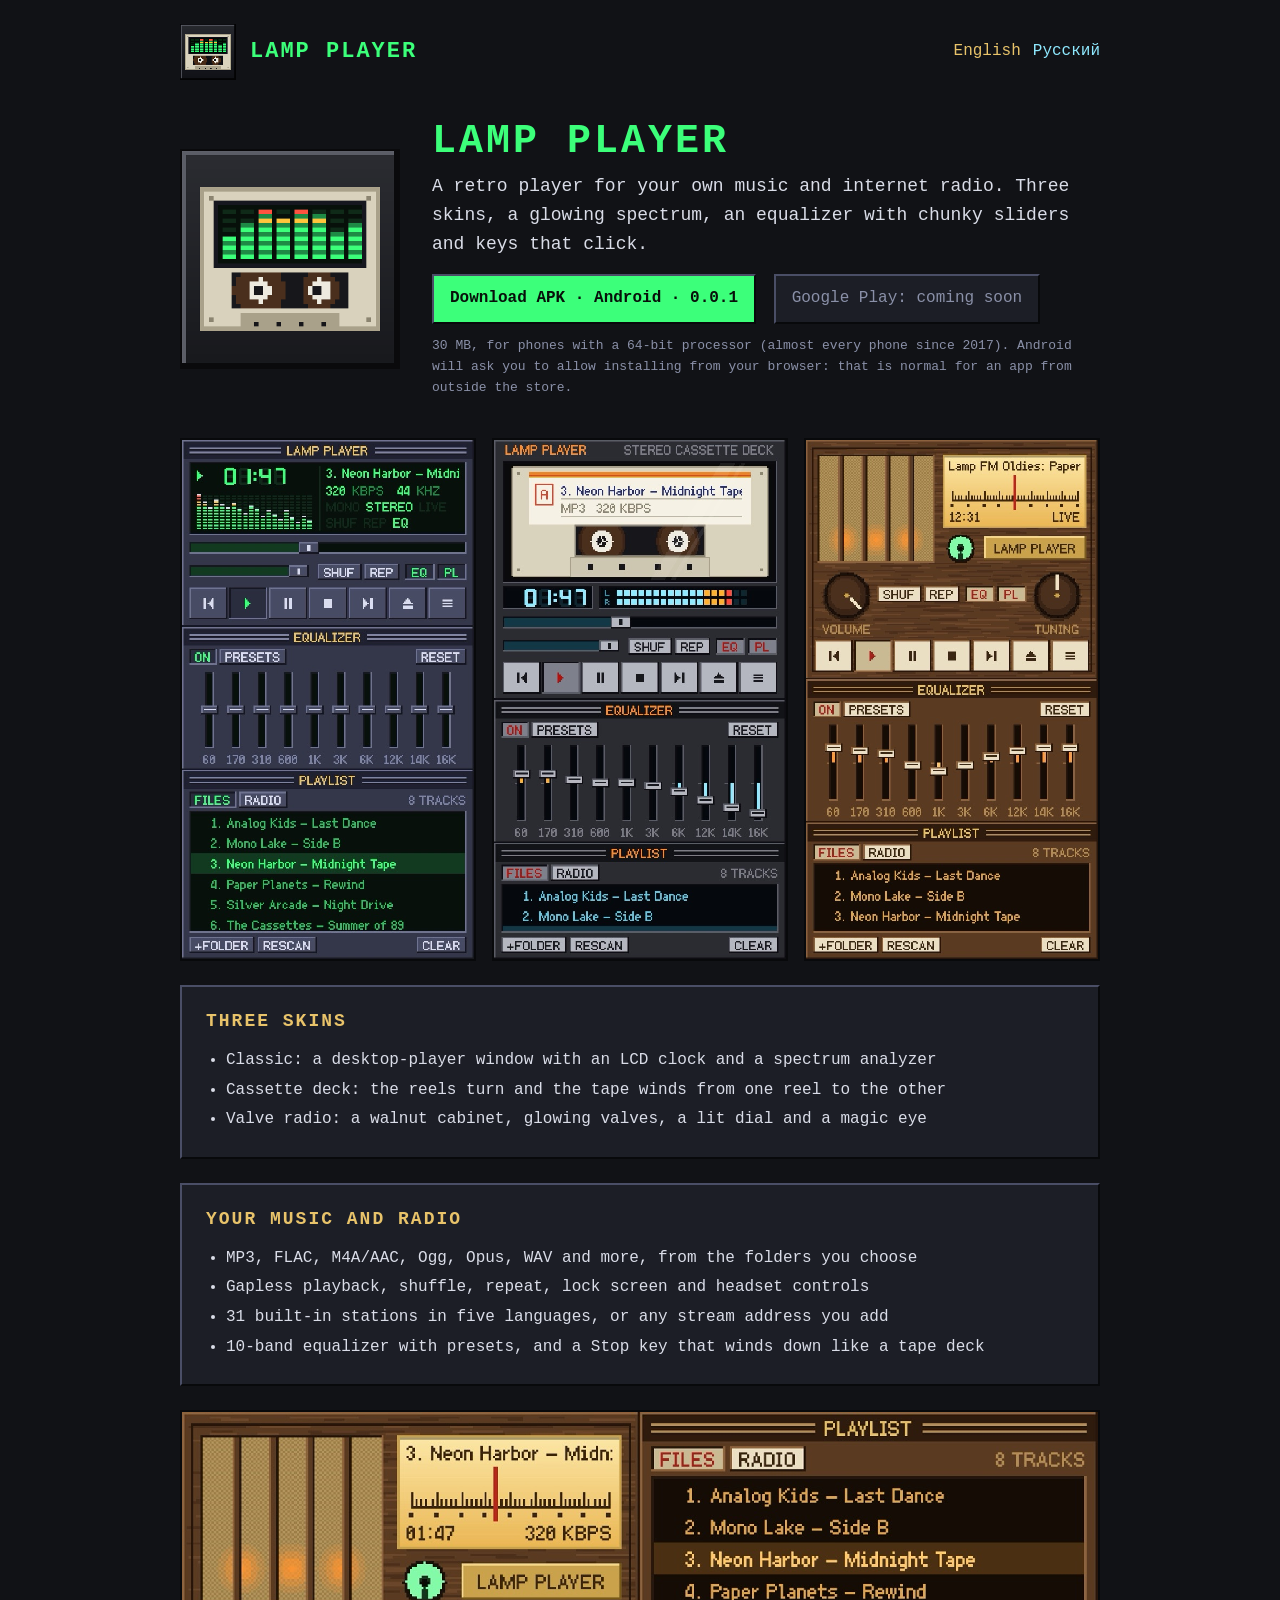
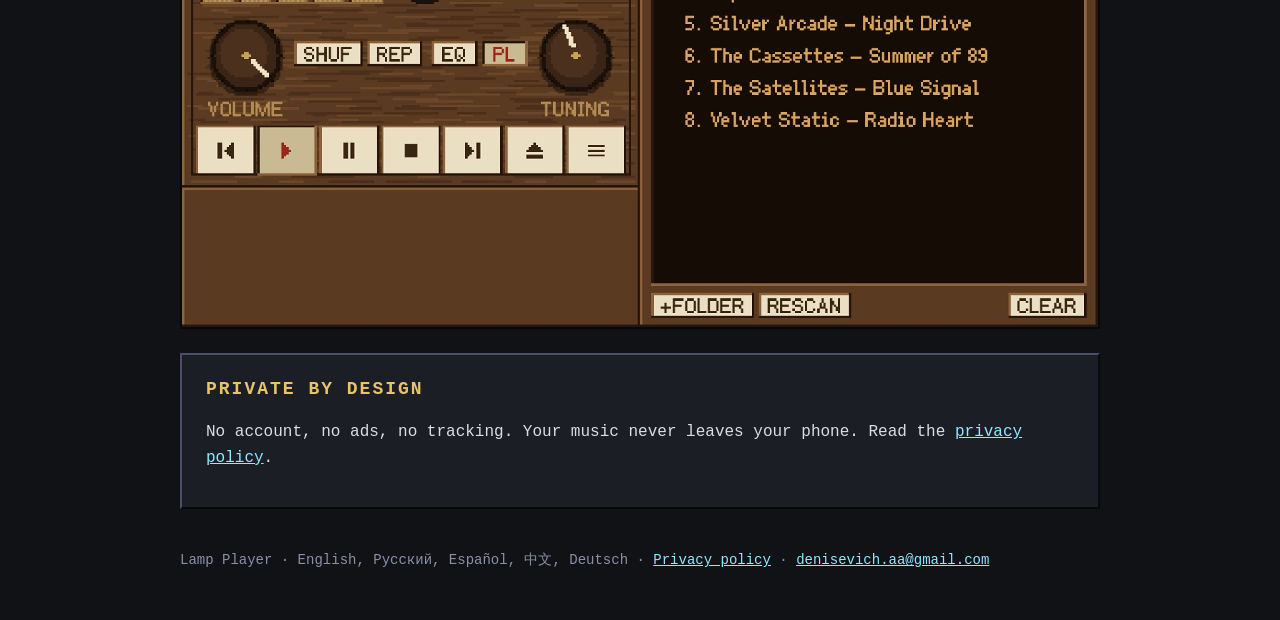
==== index.html @ 73d85293 "Add the APK download button The button links to the APK attached to this repository's release, so 30" ====
<!doctype html>
<html lang="en">
<head>
<meta charset="utf-8">
<meta name="viewport" content="width=device-width, initial-scale=1">
<title>Lamp Player — retro player for your music and radio</title>
<meta name="description" content="Lamp Player: a retro player for your own music files and internet radio, with classic, cassette deck and valve radio skins.">
<link rel="icon" href="img/favicon.png">
<link rel="stylesheet" href="style.css">
</head>
<body>
<div class="wrap">
  <header class="top">
    <a class="brand" href="./"><img src="img/icon-192.png" alt=""><b>LAMP PLAYER</b></a>
    <nav class="lang"><a href="./" aria-current="page">English</a><a href="ru.html">Русский</a></nav>
  </header>

  <section class="hero">
    <img src="img/icon.png" alt="Lamp Player icon: a cassette with a green spectrum on its label">
    <div>
      <h1>LAMP PLAYER</h1>
      <p>A retro player for your own music and internet radio. Three skins, a glowing spectrum, an equalizer with chunky sliders and keys that click.</p>
      <a class="badge go" href="https://github.com/alks801/lamp-player-site/releases/download/v0.0.1/LampPlayer-0.0.1-arm64.apk">Download APK · Android · 0.0.1</a>
      <span class="badge soon">Google Play: coming soon</span>
      <p class="note">30 MB, for phones with a 64-bit processor (almost every phone since 2017). Android will ask you to allow installing from your browser: that is normal for an app from outside the store.</p>
    </div>
  </section>

  <div class="shots">
    <img src="img/1-classic-en.jpg" alt="Classic skin: LCD clock, spectrum analyzer, equalizer and playlist">
    <img src="img/2-cassette-en.jpg" alt="Cassette deck skin with turning reels">
    <img src="img/3-valve-radio-en.jpg" alt="Valve radio skin with a lit dial and glowing valves">
  </div>

  <div class="panel">
    <h2>THREE SKINS</h2>
    <ul>
      <li>Classic: a desktop-player window with an LCD clock and a spectrum analyzer</li>
      <li>Cassette deck: the reels turn and the tape winds from one reel to the other</li>
      <li>Valve radio: a walnut cabinet, glowing valves, a lit dial and a magic eye</li>
    </ul>
  </div>

  <div class="panel">
    <h2>YOUR MUSIC AND RADIO</h2>
    <ul>
      <li>MP3, FLAC, M4A/AAC, Ogg, Opus, WAV and more, from the folders you choose</li>
      <li>Gapless playback, shuffle, repeat, lock screen and headset controls</li>
      <li>31 built-in stations in five languages, or any stream address you add</li>
      <li>10-band equalizer with presets, and a Stop key that winds down like a tape deck</li>
    </ul>
  </div>

  <div class="wide"><img src="img/landscape-en.jpg" alt="Valve radio skin on its side, with the playlist next to it"></div>

  <div class="panel">
    <h2>PRIVATE BY DESIGN</h2>
    <p>No account, no ads, no tracking. Your music never leaves your phone. Read the <a href="privacy.html">privacy policy</a>.</p>
  </div>

  <footer>
    Lamp Player · English, Русский, Español, 中文, Deutsch ·
    <a href="privacy.html">Privacy policy</a> ·
    <a href="mailto:denisevich.aa@gmail.com">denisevich.aa@gmail.com</a>
  </footer>
</div>
</body>
</html>
---- style.css ----
/* Lamp Player site. No web fonts, scripts or trackers: the privacy policy
   lives here too, and the site itself should collect nothing. */
:root {
  --bg: #111216;
  --panel: #1c1e26;
  --edge-light: #4a4e66;
  --edge-dark: #08090b;
  --text: #dadde8;
  --muted: #8a90a8;
  --green: #3cff7a;
  --amber: #e8c36a;
  --link: #8fe9ff;
  --font: ui-monospace, "SF Mono", Menlo, Consolas, "Liberation Mono", monospace;
}

* { box-sizing: border-box; }

html { background: var(--bg); color: var(--text); font: 16px/1.6 var(--font); }
body { margin: 0; }
img { image-rendering: pixelated; max-width: 100%; height: auto; display: block; }
a { color: var(--link); }
a:hover { color: var(--green); }

.wrap { max-width: 960px; margin: 0 auto; padding: 24px 20px 48px; }

header.top {
  display: flex; align-items: center; justify-content: space-between;
  gap: 16px; flex-wrap: wrap;
}
.brand { display: flex; align-items: center; gap: 14px; text-decoration: none; color: inherit; }
.brand img { width: 56px; height: 56px; }
.brand b { font-size: 22px; letter-spacing: 2px; color: var(--green); }
nav.lang a { margin-left: 12px; text-decoration: none; }
nav.lang a[aria-current="page"] { color: var(--amber); }

.hero {
  display: grid; grid-template-columns: 220px 1fr; gap: 32px; align-items: center;
  margin: 40px 0;
}
.hero img { width: 220px; height: 220px; }
.hero h1 { margin: 0 0 8px; font-size: 40px; line-height: 1.1; letter-spacing: 3px; color: var(--green); }
.hero p { margin: 0 0 16px; font-size: 18px; color: var(--text); }
.badge {
  display: inline-block; padding: 10px 16px; margin: 0 8px 8px 0; border: 2px solid var(--edge-light);
  border-right-color: var(--edge-dark); border-bottom-color: var(--edge-dark);
  background: var(--panel); color: var(--amber); text-decoration: none;
}
a.badge.go { background: var(--green); color: #07100a; font-weight: 700; }
a.badge.go:hover { background: #8cffb0; color: #07100a; }
.badge.soon { color: var(--muted); }
.hero .note { margin: 4px 0 0; font-size: 13px; color: var(--muted); }

.panel {
  background: var(--panel); padding: 20px 24px; margin: 24px 0;
  border: 2px solid var(--edge-light); border-right-color: var(--edge-dark); border-bottom-color: var(--edge-dark);
}
.panel h2 { margin: 0 0 12px; font-size: 18px; letter-spacing: 2px; color: var(--amber); }
.panel ul { margin: 0; padding-left: 20px; }
.panel li { margin: 4px 0; }

.shots { display: grid; grid-template-columns: repeat(3, 1fr); gap: 16px; margin: 24px 0; }
.shots img { width: 100%; border: 2px solid var(--edge-dark); }
.wide img { width: 100%; border: 2px solid var(--edge-dark); }

.policy h1 { color: var(--green); letter-spacing: 2px; }
.policy h2 { color: var(--amber); margin-top: 32px; }
.policy p { margin: 10px 0; }

footer { margin-top: 40px; color: var(--muted); font-size: 14px; }

@media (max-width: 640px) {
  .hero { grid-template-columns: 1fr; text-align: center; }
  .hero img { margin: 0 auto; width: 160px; height: 160px; }
  .hero h1 { font-size: 32px; }
  .shots { grid-template-columns: 1fr; }
}
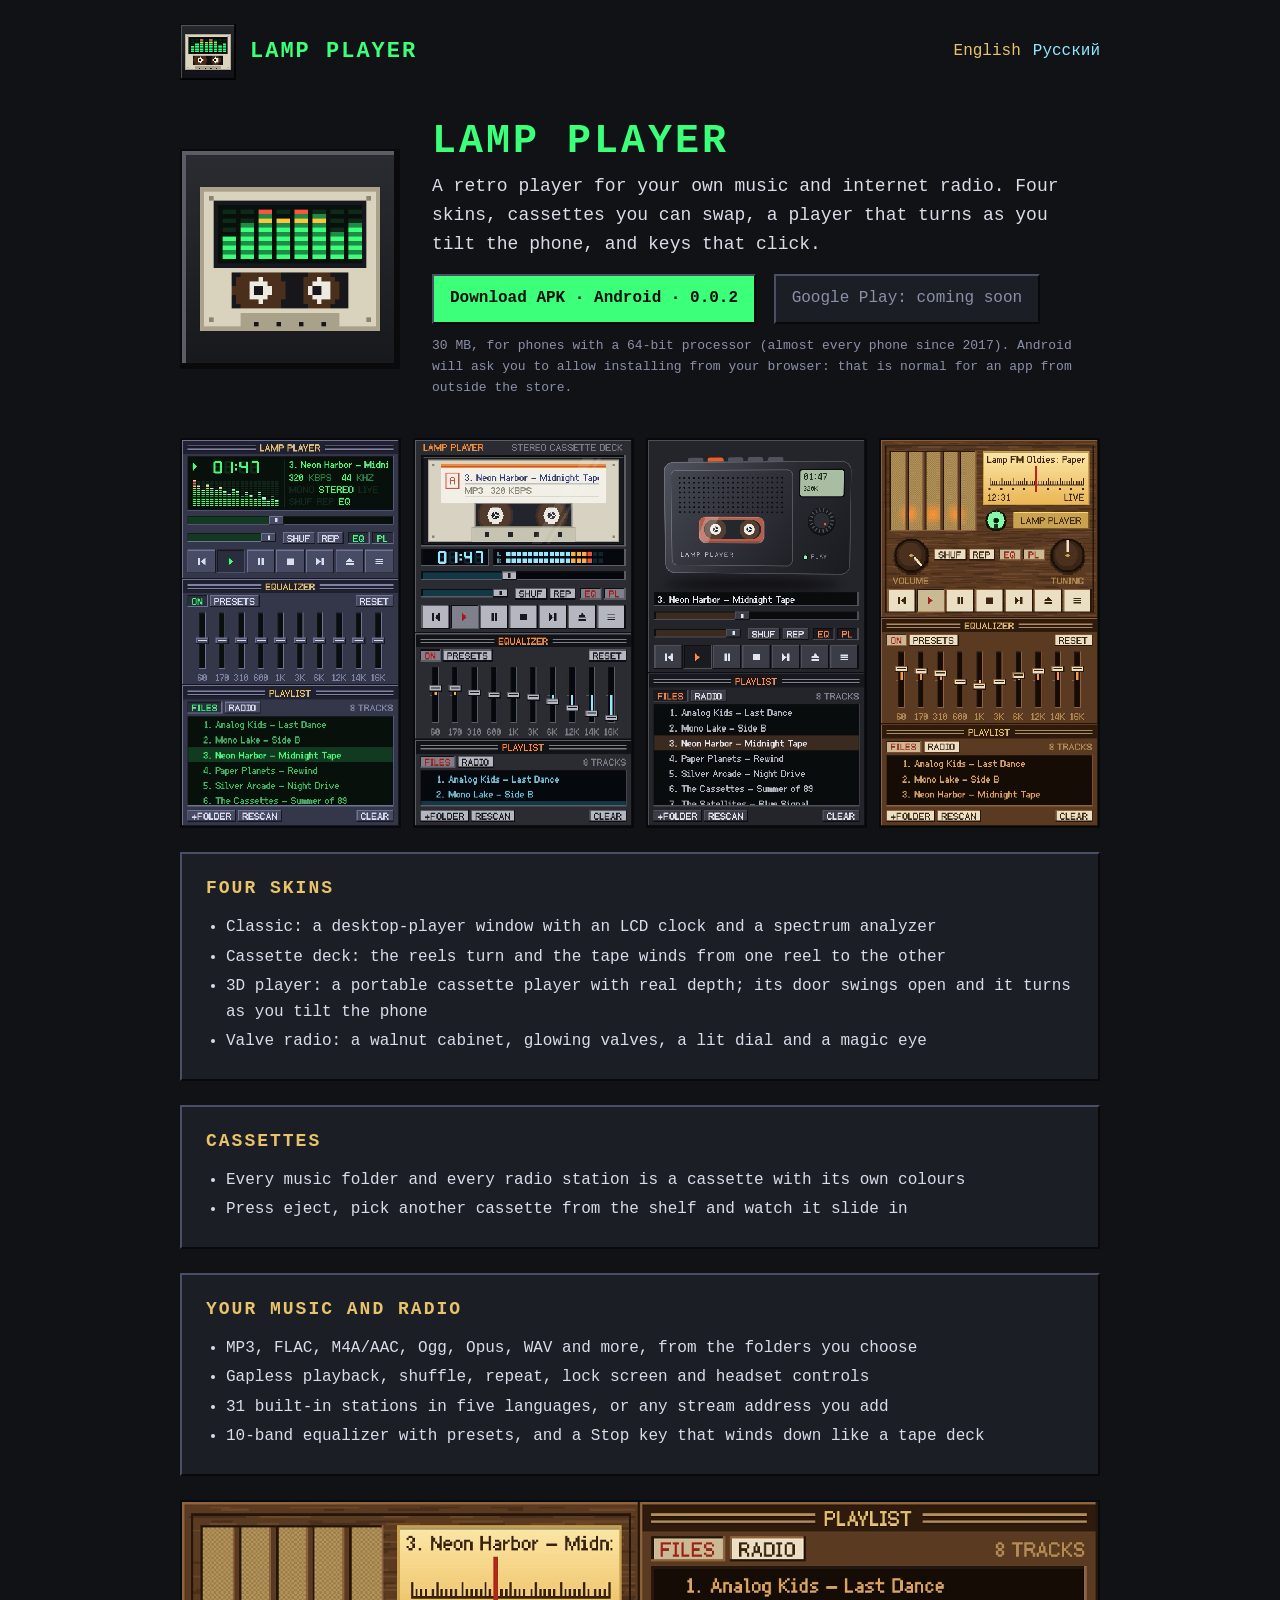
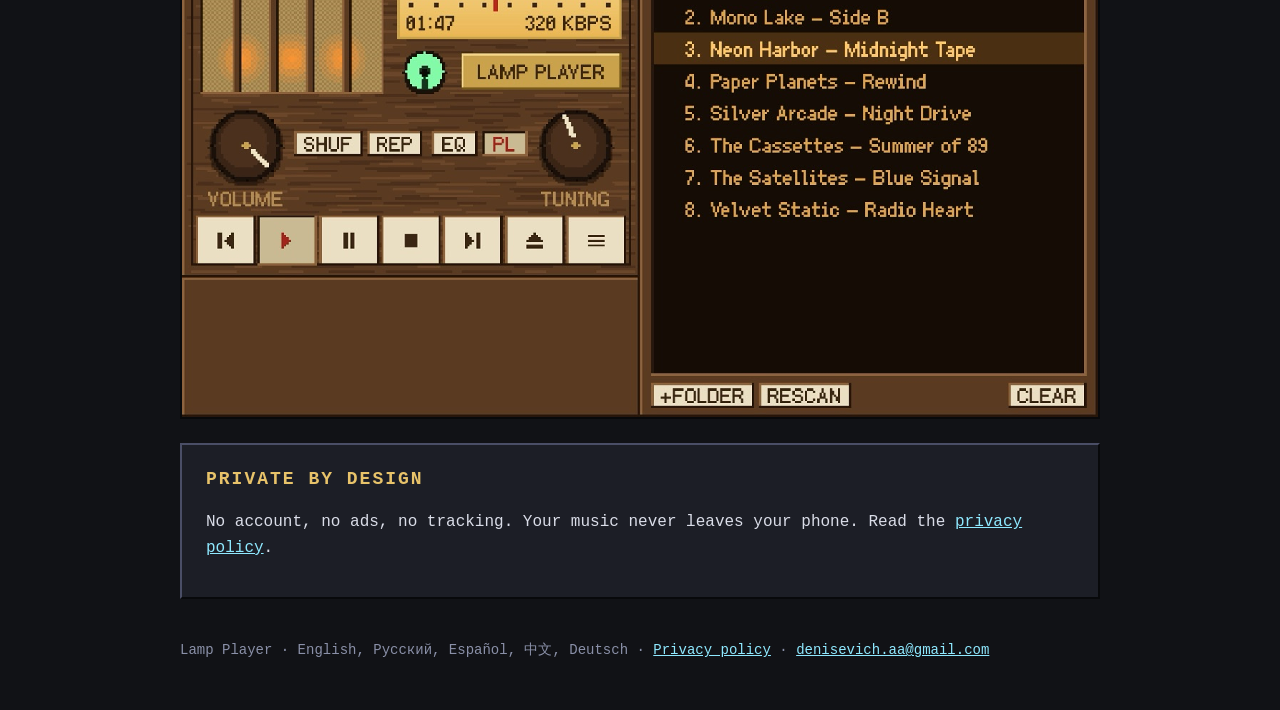
==== commit 5637e3cc: "Update the site for Lamp Player 0.0.2 The download button points to 0.0.2, and the pages describe th" ====
--- a/index.html
+++ b/index.html
@@ -4,7 +4,7 @@
 <meta charset="utf-8">
 <meta name="viewport" content="width=device-width, initial-scale=1">
 <title>Lamp Player — retro player for your music and radio</title>
-<meta name="description" content="Lamp Player: a retro player for your own music files and internet radio, with classic, cassette deck and valve radio skins.">
+<meta name="description" content="Lamp Player: a retro player for your own music files and internet radio, with classic, cassette deck, 3D player and valve radio skins.">
 <link rel="icon" href="img/favicon.png">
 <link rel="stylesheet" href="style.css">
 </head>
@@ -19,8 +19,8 @@
     <img src="img/icon.png" alt="Lamp Player icon: a cassette with a green spectrum on its label">
     <div>
       <h1>LAMP PLAYER</h1>
-      <p>A retro player for your own music and internet radio. Three skins, a glowing spectrum, an equalizer with chunky sliders and keys that click.</p>
-      <a class="badge go" href="https://github.com/alks801/lamp-player-site/releases/download/v0.0.1/LampPlayer-0.0.1-arm64.apk">Download APK · Android · 0.0.1</a>
+      <p>A retro player for your own music and internet radio. Four skins, cassettes you can swap, a player that turns as you tilt the phone, and keys that click.</p>
+      <a class="badge go" href="https://github.com/alks801/lamp-player-site/releases/download/v0.0.2/LampPlayer-0.0.2-arm64.apk">Download APK · Android · 0.0.2</a>
       <span class="badge soon">Google Play: coming soon</span>
       <p class="note">30 MB, for phones with a 64-bit processor (almost every phone since 2017). Android will ask you to allow installing from your browser: that is normal for an app from outside the store.</p>
     </div>
@@ -29,15 +29,25 @@
   <div class="shots">
     <img src="img/1-classic-en.jpg" alt="Classic skin: LCD clock, spectrum analyzer, equalizer and playlist">
     <img src="img/2-cassette-en.jpg" alt="Cassette deck skin with turning reels">
+    <img src="img/4-player-3d-en.jpg" alt="3D player skin: a portable cassette player with depth, turned slightly">
     <img src="img/3-valve-radio-en.jpg" alt="Valve radio skin with a lit dial and glowing valves">
   </div>
 
   <div class="panel">
-    <h2>THREE SKINS</h2>
+    <h2>FOUR SKINS</h2>
     <ul>
       <li>Classic: a desktop-player window with an LCD clock and a spectrum analyzer</li>
       <li>Cassette deck: the reels turn and the tape winds from one reel to the other</li>
+      <li>3D player: a portable cassette player with real depth; its door swings open and it turns as you tilt the phone</li>
       <li>Valve radio: a walnut cabinet, glowing valves, a lit dial and a magic eye</li>
+    </ul>
+  </div>
+
+  <div class="panel">
+    <h2>CASSETTES</h2>
+    <ul>
+      <li>Every music folder and every radio station is a cassette with its own colours</li>
+      <li>Press eject, pick another cassette from the shelf and watch it slide in</li>
     </ul>
   </div>
 
--- a/style.css
+++ b/style.css
@@ -58,7 +58,7 @@
 .panel ul { margin: 0; padding-left: 20px; }
 .panel li { margin: 4px 0; }
 
-.shots { display: grid; grid-template-columns: repeat(3, 1fr); gap: 16px; margin: 24px 0; }
+.shots { display: grid; grid-template-columns: repeat(4, 1fr); gap: 12px; margin: 24px 0; }
 .shots img { width: 100%; border: 2px solid var(--edge-dark); }
 .wide img { width: 100%; border: 2px solid var(--edge-dark); }
 
@@ -72,5 +72,5 @@
   .hero { grid-template-columns: 1fr; text-align: center; }
   .hero img { margin: 0 auto; width: 160px; height: 160px; }
   .hero h1 { font-size: 32px; }
-  .shots { grid-template-columns: 1fr; }
+  .shots { grid-template-columns: repeat(2, 1fr); }
 }
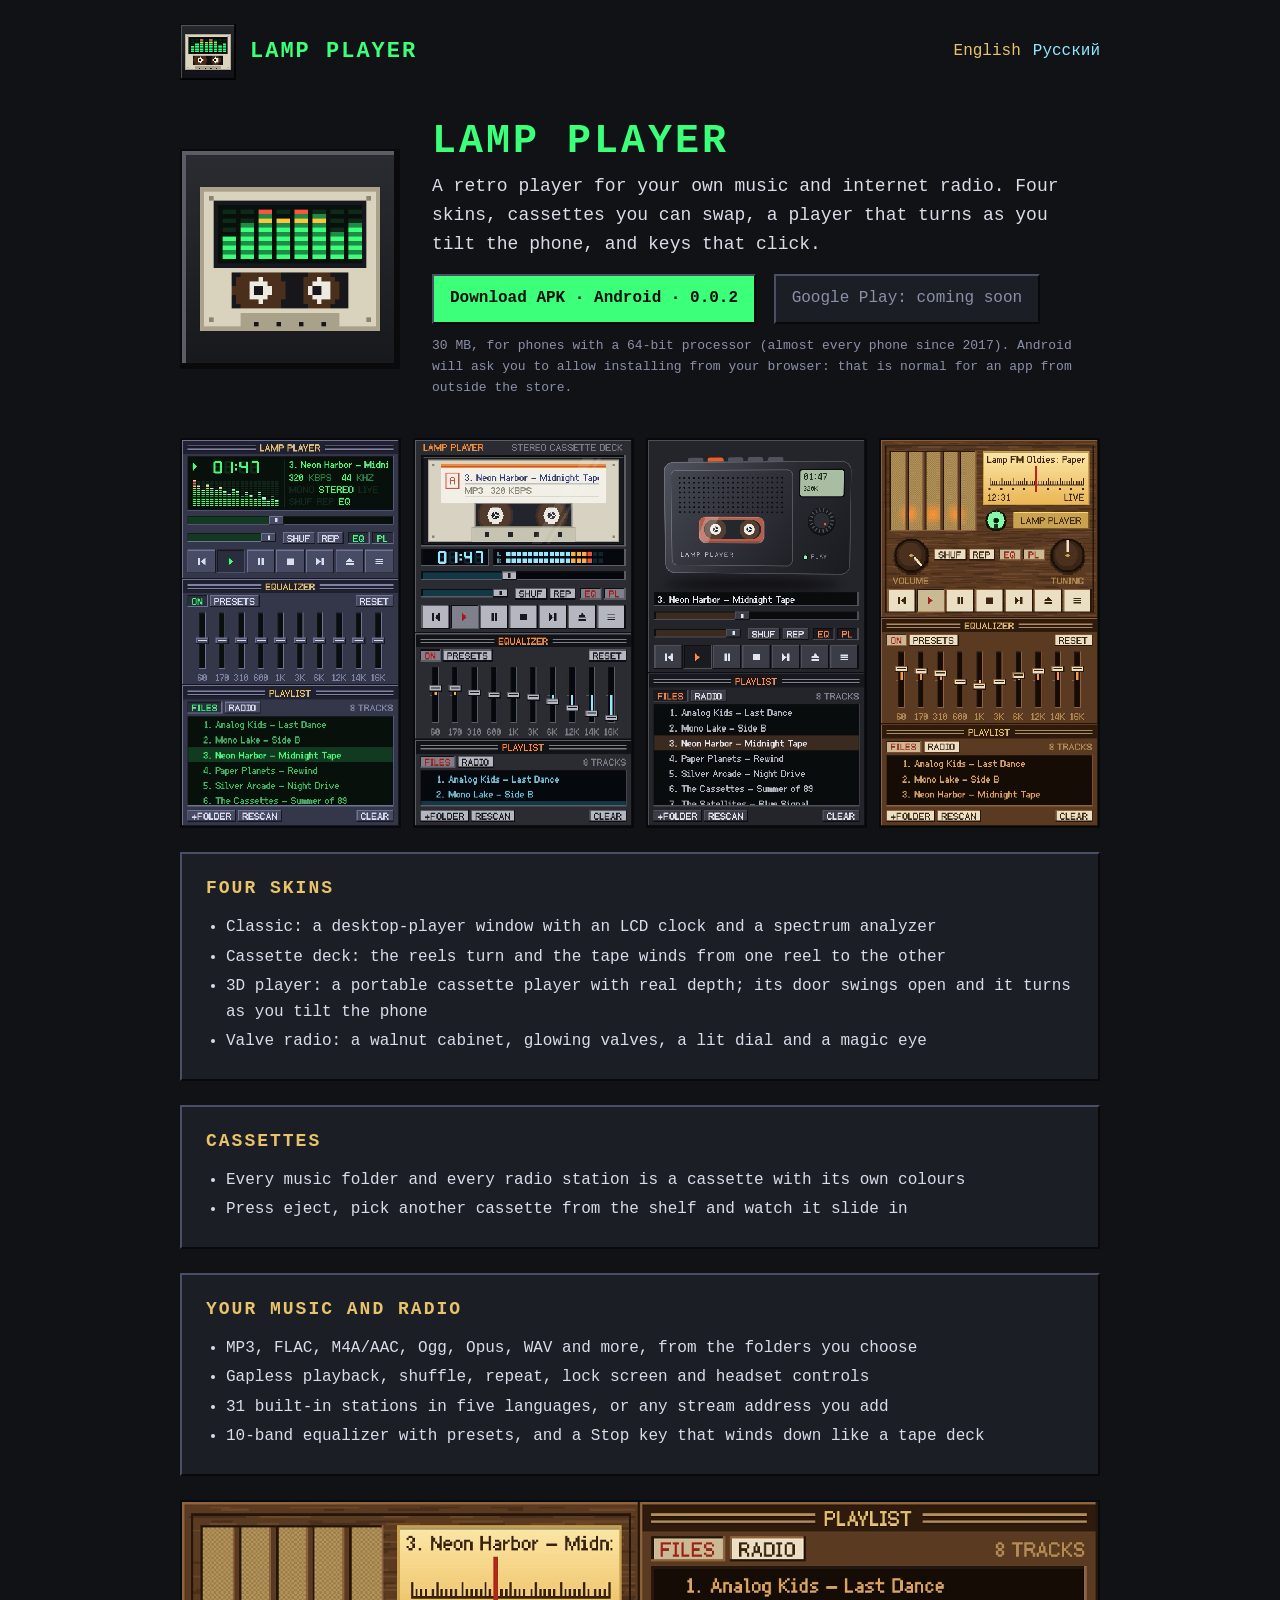
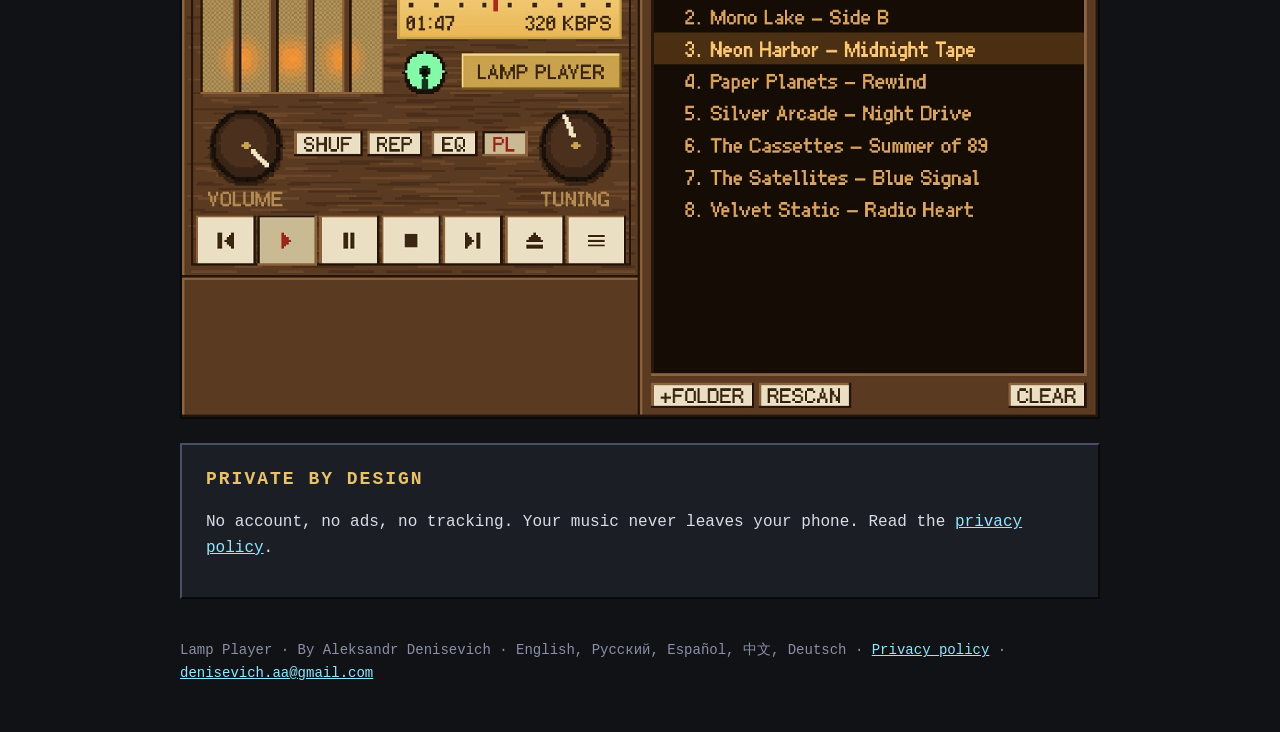
==== commit 5428d2b8: "Add a thanks page that forwards to the payment page, name the author The app's "Say thanks" key will" ====
--- a/index.html
+++ b/index.html
@@ -7,6 +7,7 @@
 <meta name="description" content="Lamp Player: a retro player for your own music files and internet radio, with classic, cassette deck, 3D player and valve radio skins.">
 <link rel="icon" href="img/favicon.png">
 <link rel="stylesheet" href="style.css">
+<script src="analytics.js" defer></script>
 </head>
 <body>
 <div class="wrap">
@@ -20,7 +21,7 @@
     <div>
       <h1>LAMP PLAYER</h1>
       <p>A retro player for your own music and internet radio. Four skins, cassettes you can swap, a player that turns as you tilt the phone, and keys that click.</p>
-      <a class="badge go" href="https://github.com/alks801/lamp-player-site/releases/download/v0.0.2/LampPlayer-0.0.2-arm64.apk">Download APK · Android · 0.0.2</a>
+      <a class="badge go" data-download="apk" href="https://github.com/alks801/lamp-player-site/releases/download/v0.0.2/LampPlayer-0.0.2-arm64.apk">Download APK · Android · 0.0.2</a>
       <span class="badge soon">Google Play: coming soon</span>
       <p class="note">30 MB, for phones with a 64-bit processor (almost every phone since 2017). Android will ask you to allow installing from your browser: that is normal for an app from outside the store.</p>
     </div>
@@ -69,7 +70,7 @@
   </div>
 
   <footer>
-    Lamp Player · English, Русский, Español, 中文, Deutsch ·
+    Lamp Player · By Aleksandr Denisevich · English, Русский, Español, 中文, Deutsch ·
     <a href="privacy.html">Privacy policy</a> ·
     <a href="mailto:denisevich.aa@gmail.com">denisevich.aa@gmail.com</a>
   </footer>
--- a/style.css
+++ b/style.css
@@ -1,5 +1,3 @@
-/* Lamp Player site. No web fonts, scripts or trackers: the privacy policy
-   lives here too, and the site itself should collect nothing. */
 :root {
   --bg: #111216;
   --panel: #1c1e26;
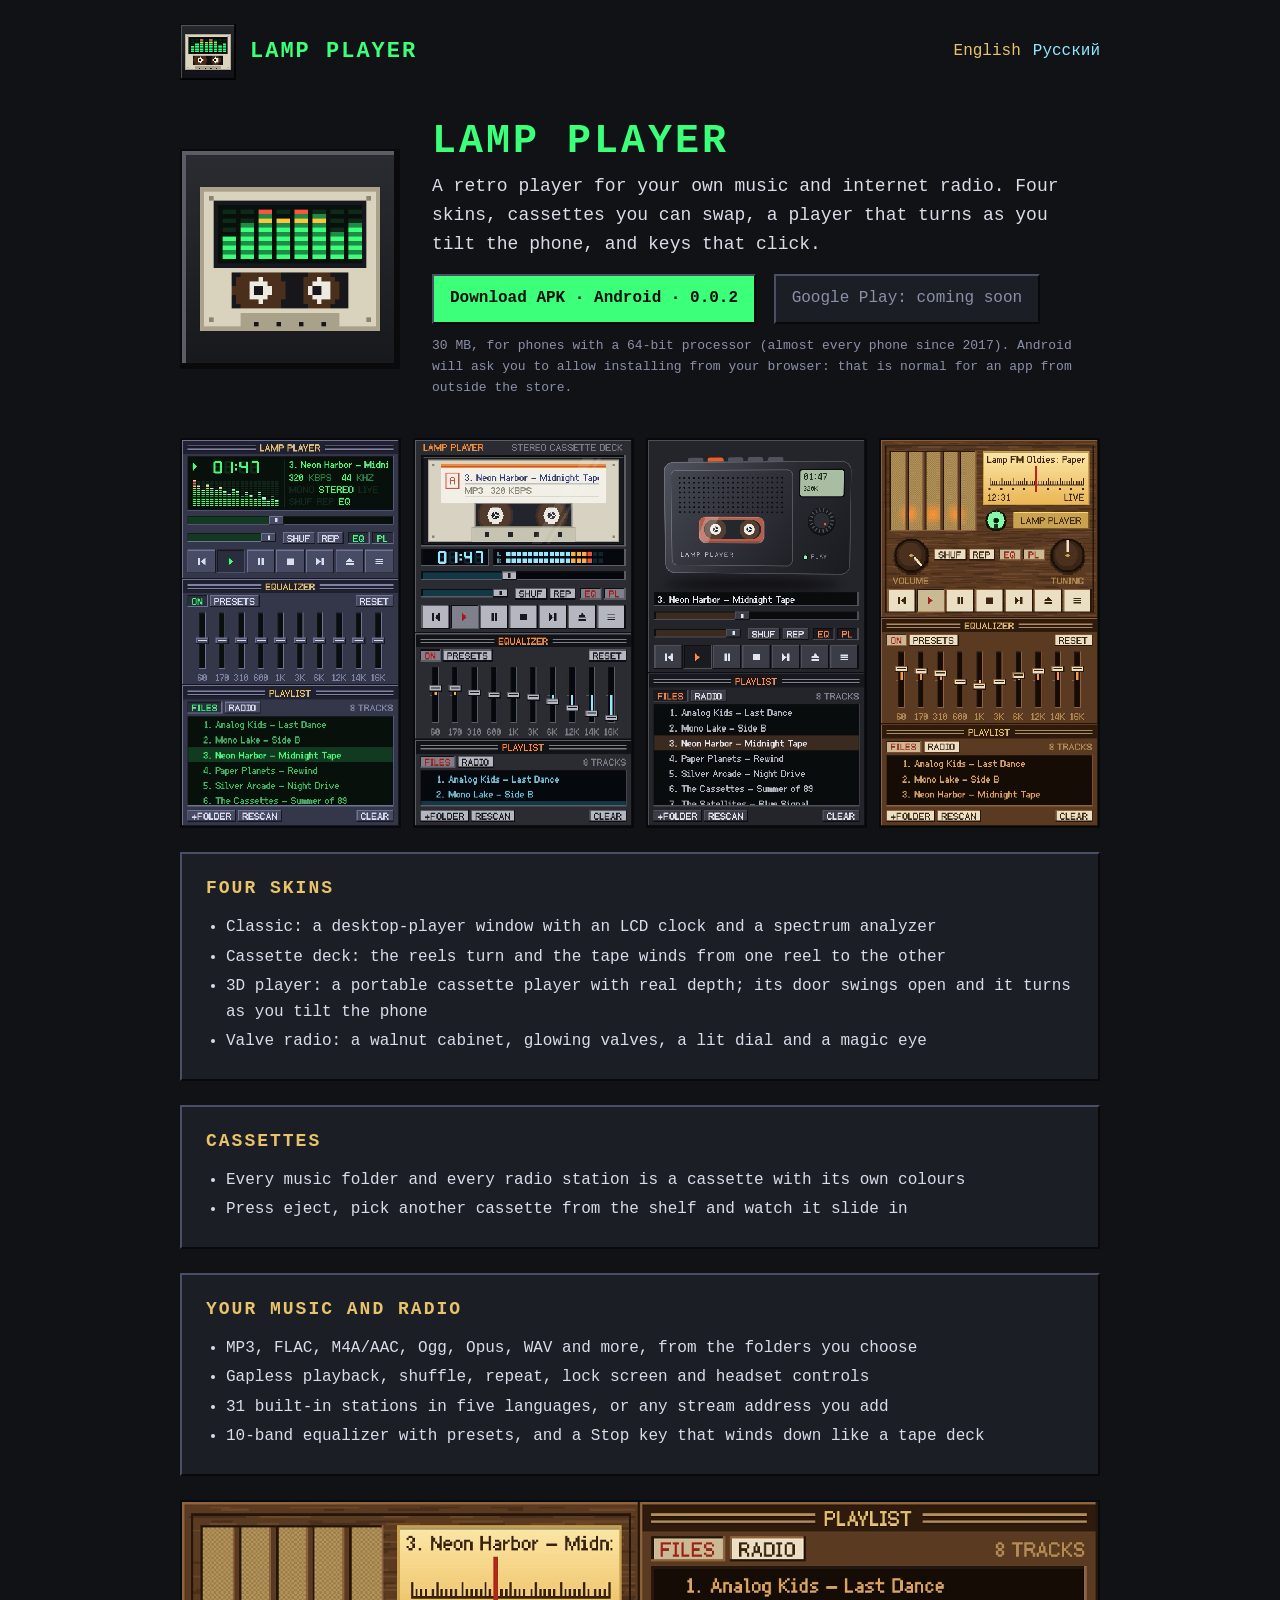
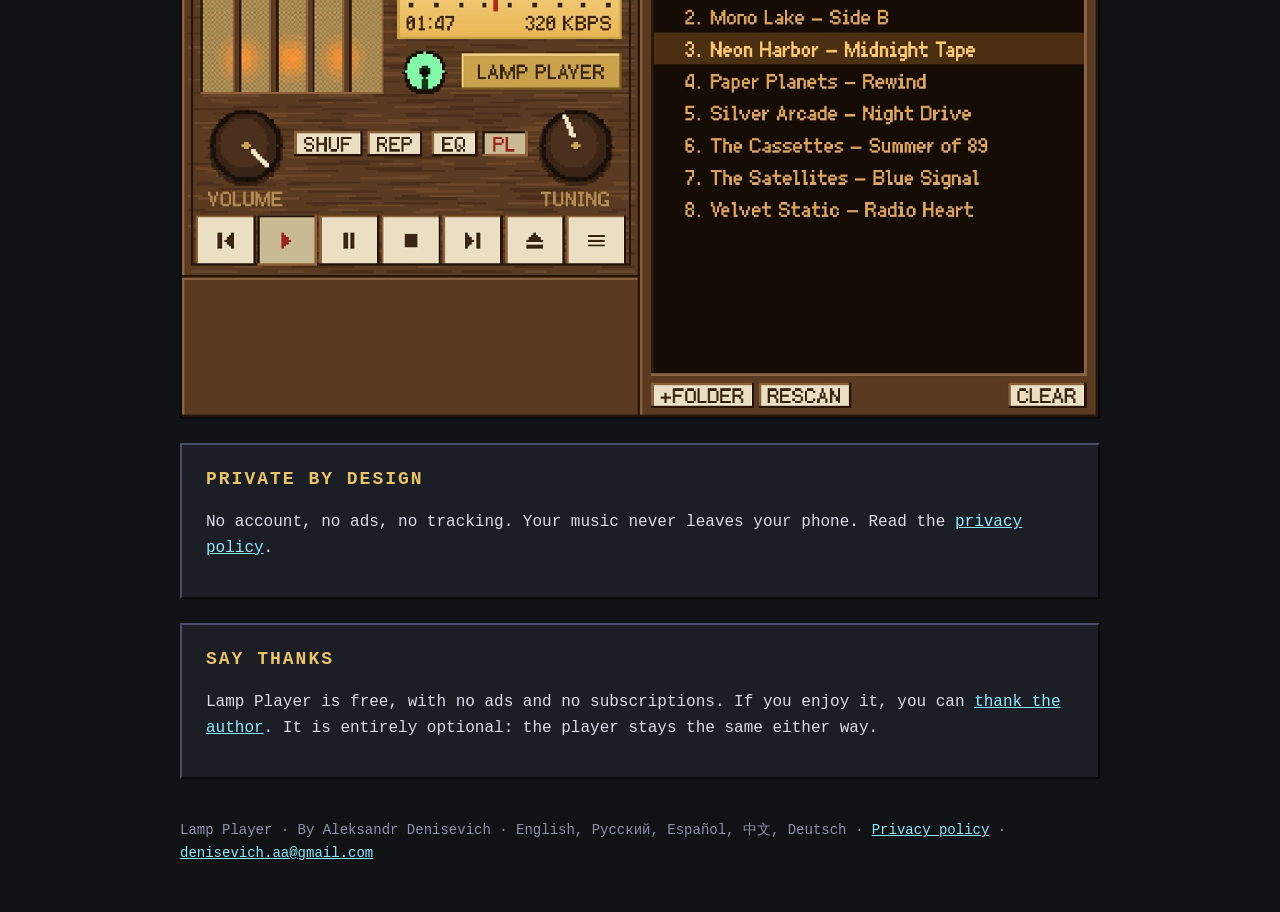
==== commit 739d4802: "Offer a way to thank the author on both home pages The link goes to thanks.html, which forwards to t" ====
--- a/index.html
+++ b/index.html
@@ -69,6 +69,11 @@
     <p>No account, no ads, no tracking. Your music never leaves your phone. Read the <a href="privacy.html">privacy policy</a>.</p>
   </div>
 
+  <div class="panel">
+    <h2>SAY THANKS</h2>
+    <p>Lamp Player is free, with no ads and no subscriptions. If you enjoy it, you can <a href="thanks.html">thank the author</a>. It is entirely optional: the player stays the same either way.</p>
+  </div>
+
   <footer>
     Lamp Player · By Aleksandr Denisevich · English, Русский, Español, 中文, Deutsch ·
     <a href="privacy.html">Privacy policy</a> ·
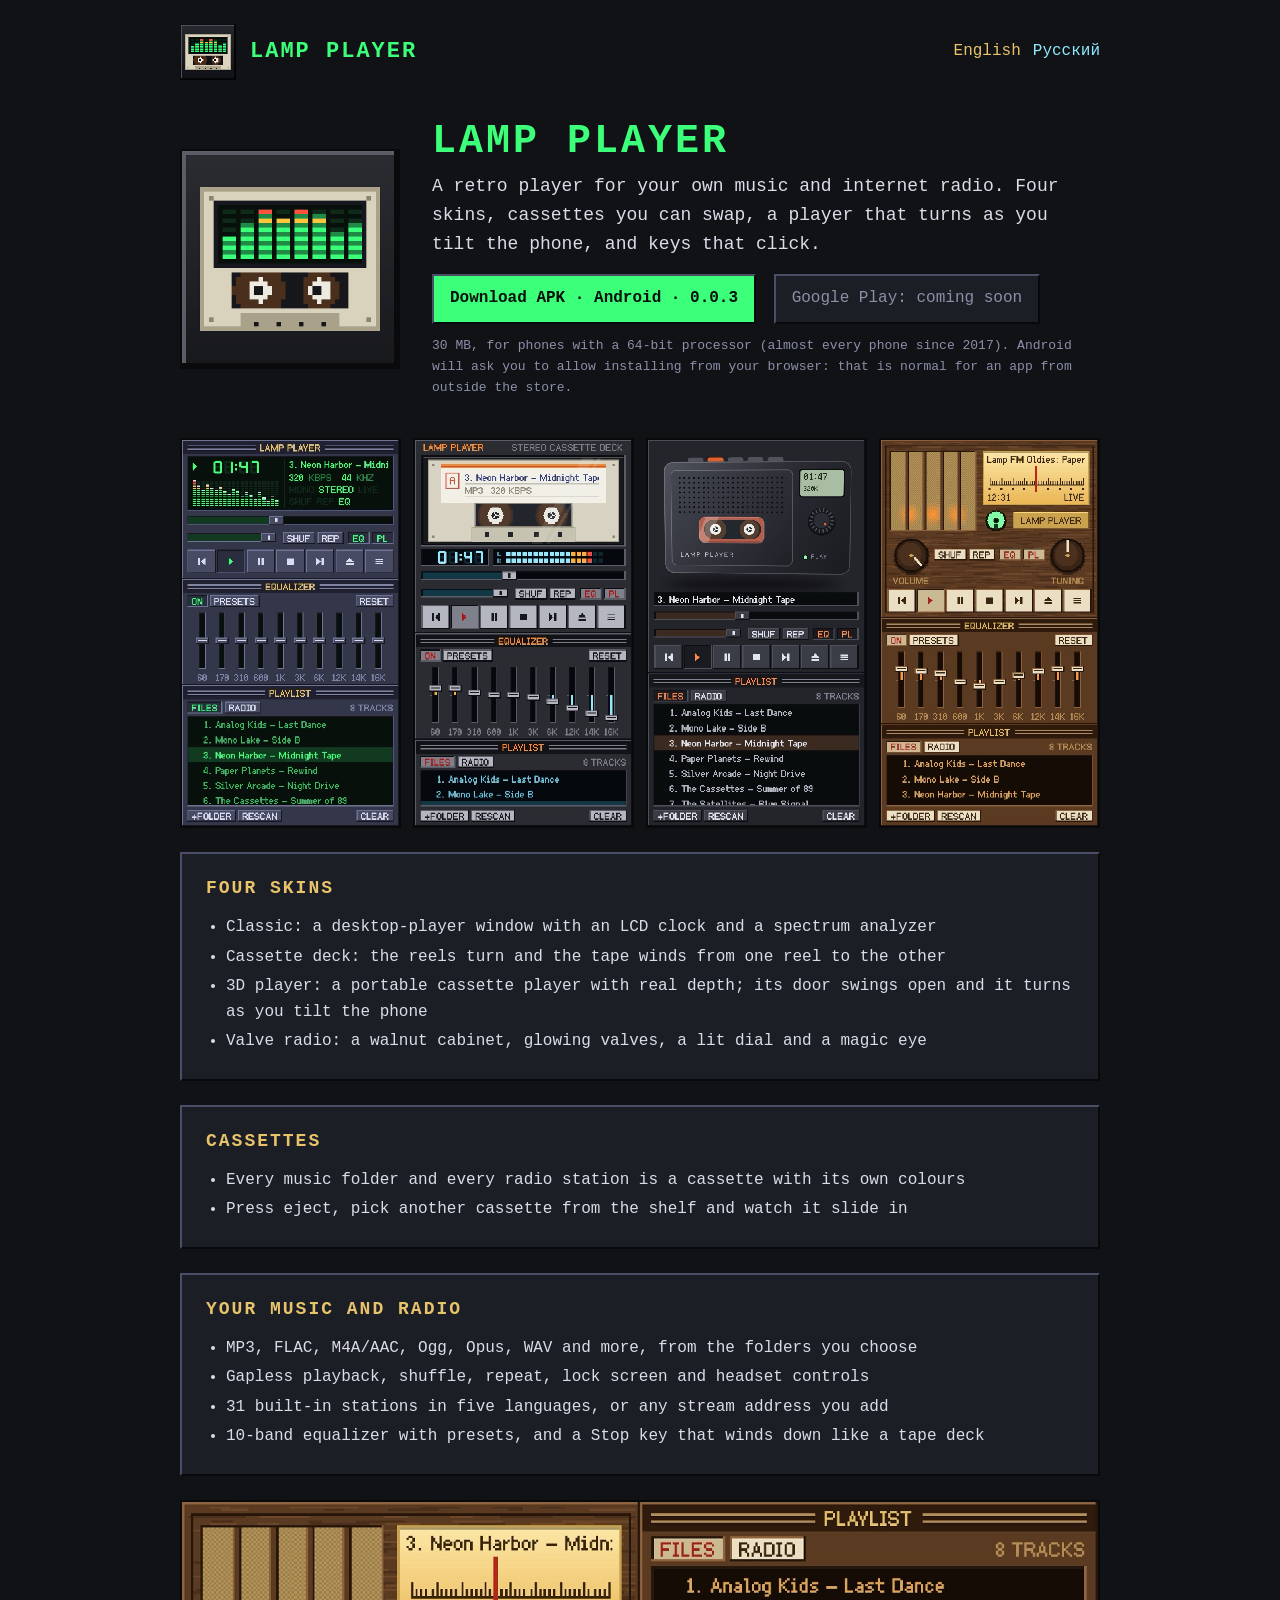
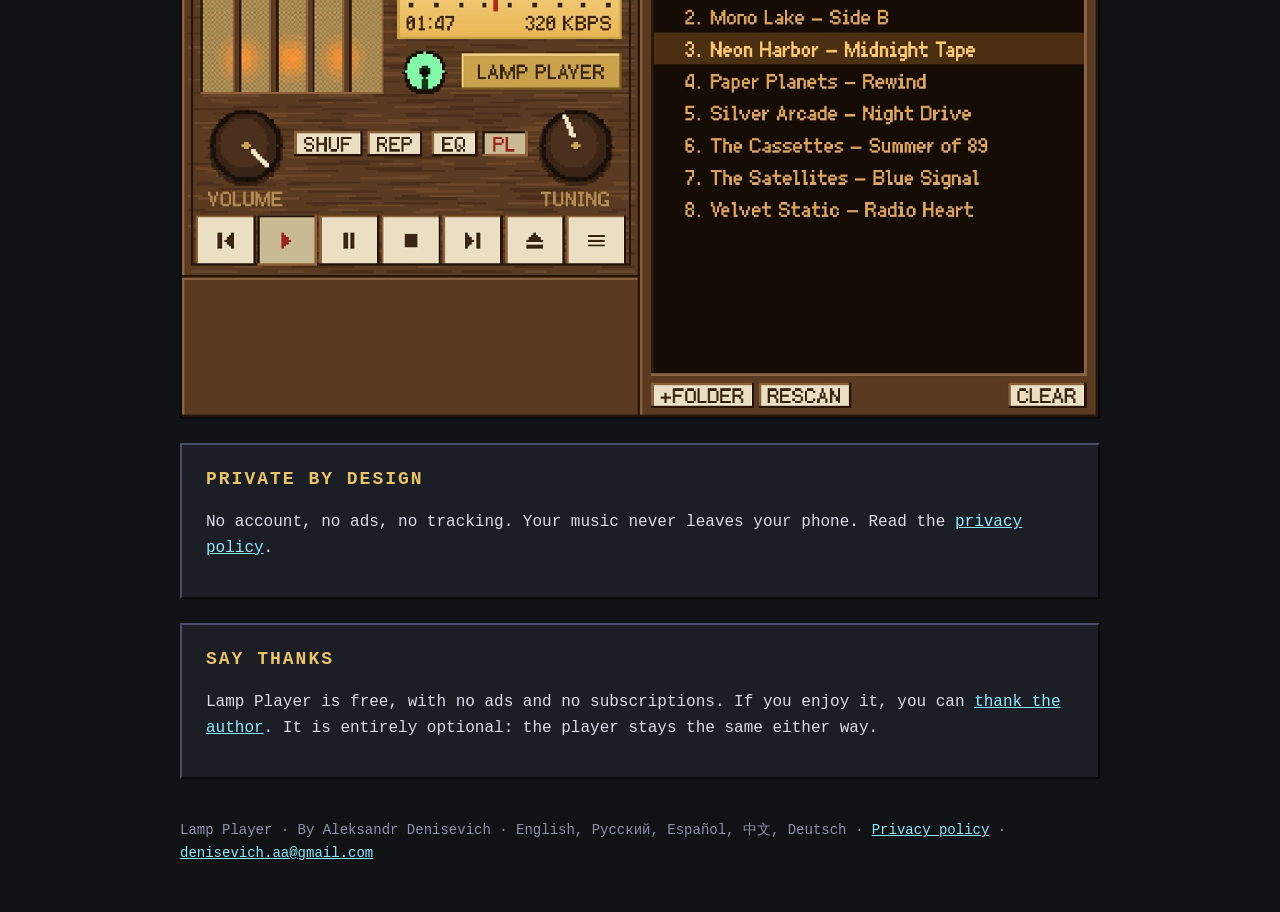
==== commit 6bf086b8: "Update the site for Lamp Player 0.0.3 Co-Authored-By: Claude <noreply@anthropic.com>" ====
--- a/index.html
+++ b/index.html
@@ -21,7 +21,7 @@
     <div>
       <h1>LAMP PLAYER</h1>
       <p>A retro player for your own music and internet radio. Four skins, cassettes you can swap, a player that turns as you tilt the phone, and keys that click.</p>
-      <a class="badge go" data-download="apk" href="https://github.com/alks801/lamp-player-site/releases/download/v0.0.2/LampPlayer-0.0.2-arm64.apk">Download APK · Android · 0.0.2</a>
+      <a class="badge go" data-download="apk" href="https://github.com/alks801/lamp-player-site/releases/download/v0.0.3/LampPlayer-0.0.3-arm64.apk">Download APK · Android · 0.0.3</a>
       <span class="badge soon">Google Play: coming soon</span>
       <p class="note">30 MB, for phones with a 64-bit processor (almost every phone since 2017). Android will ask you to allow installing from your browser: that is normal for an app from outside the store.</p>
     </div>
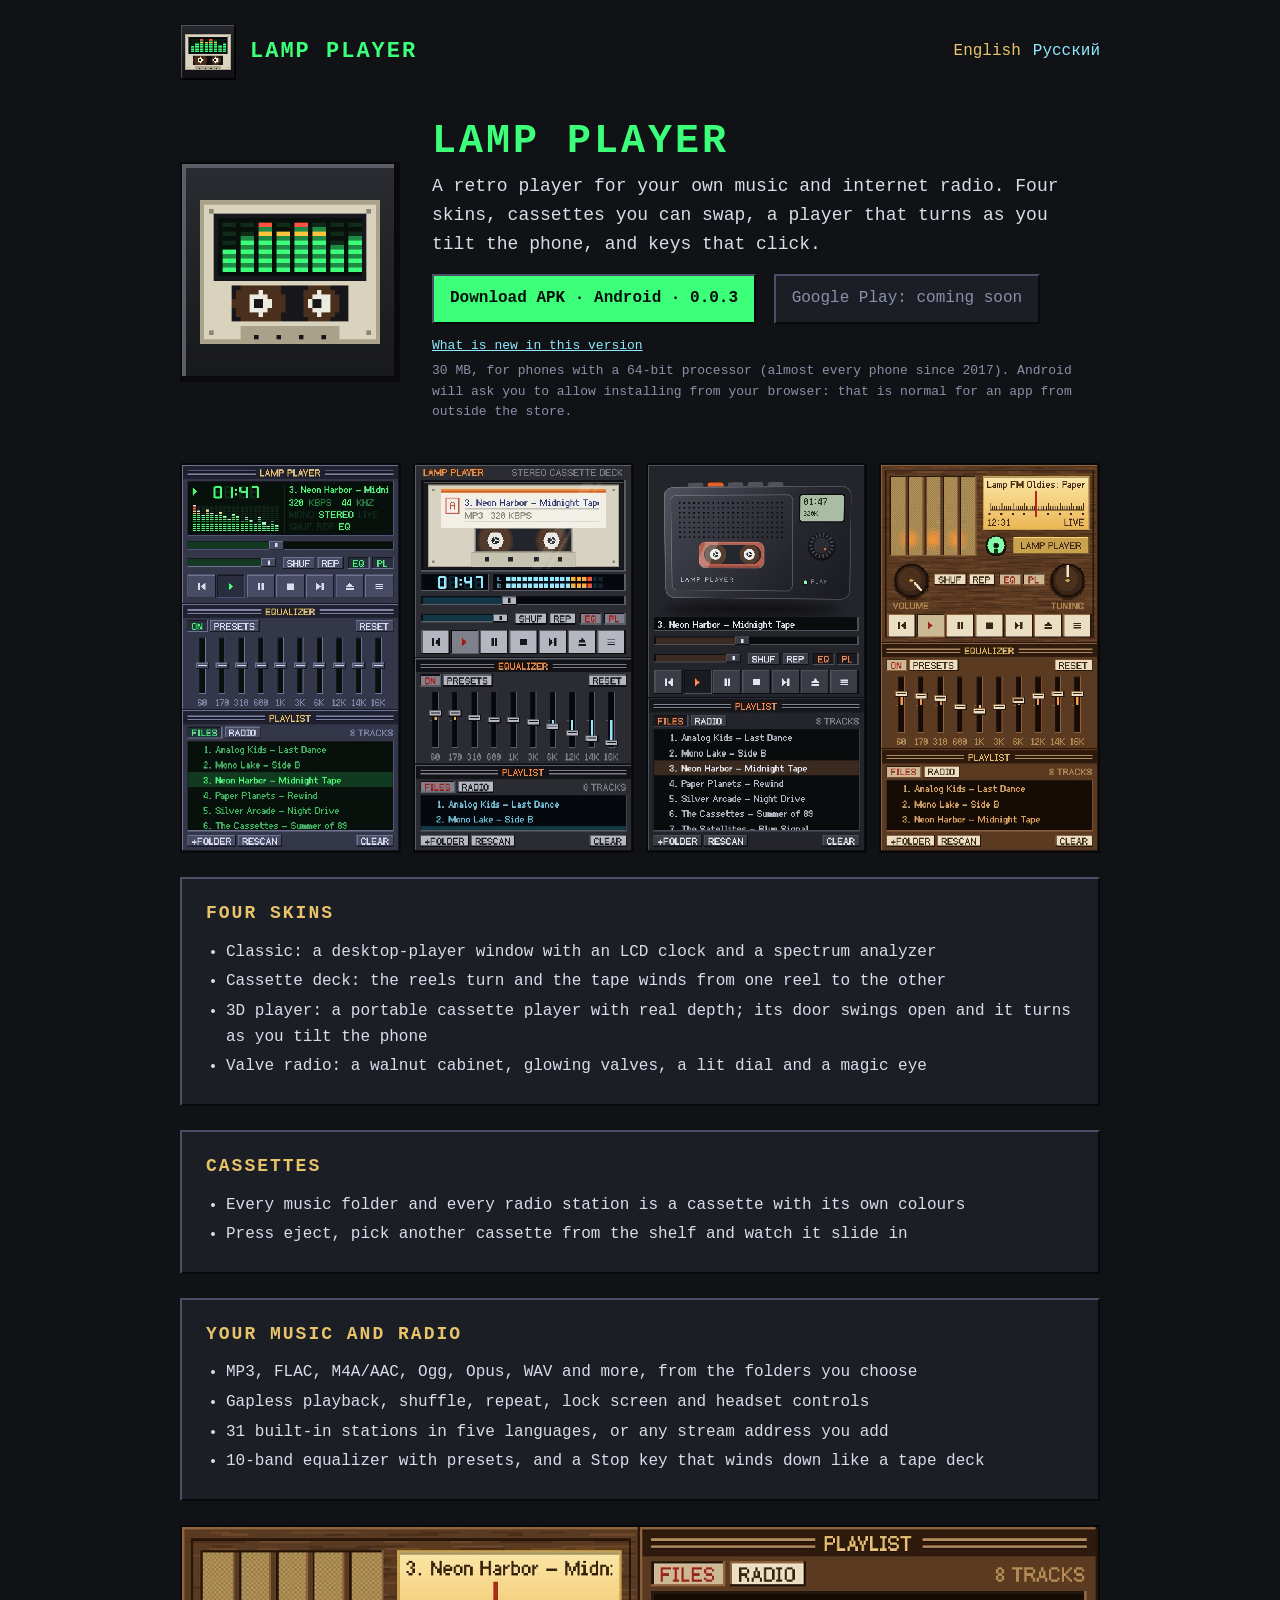
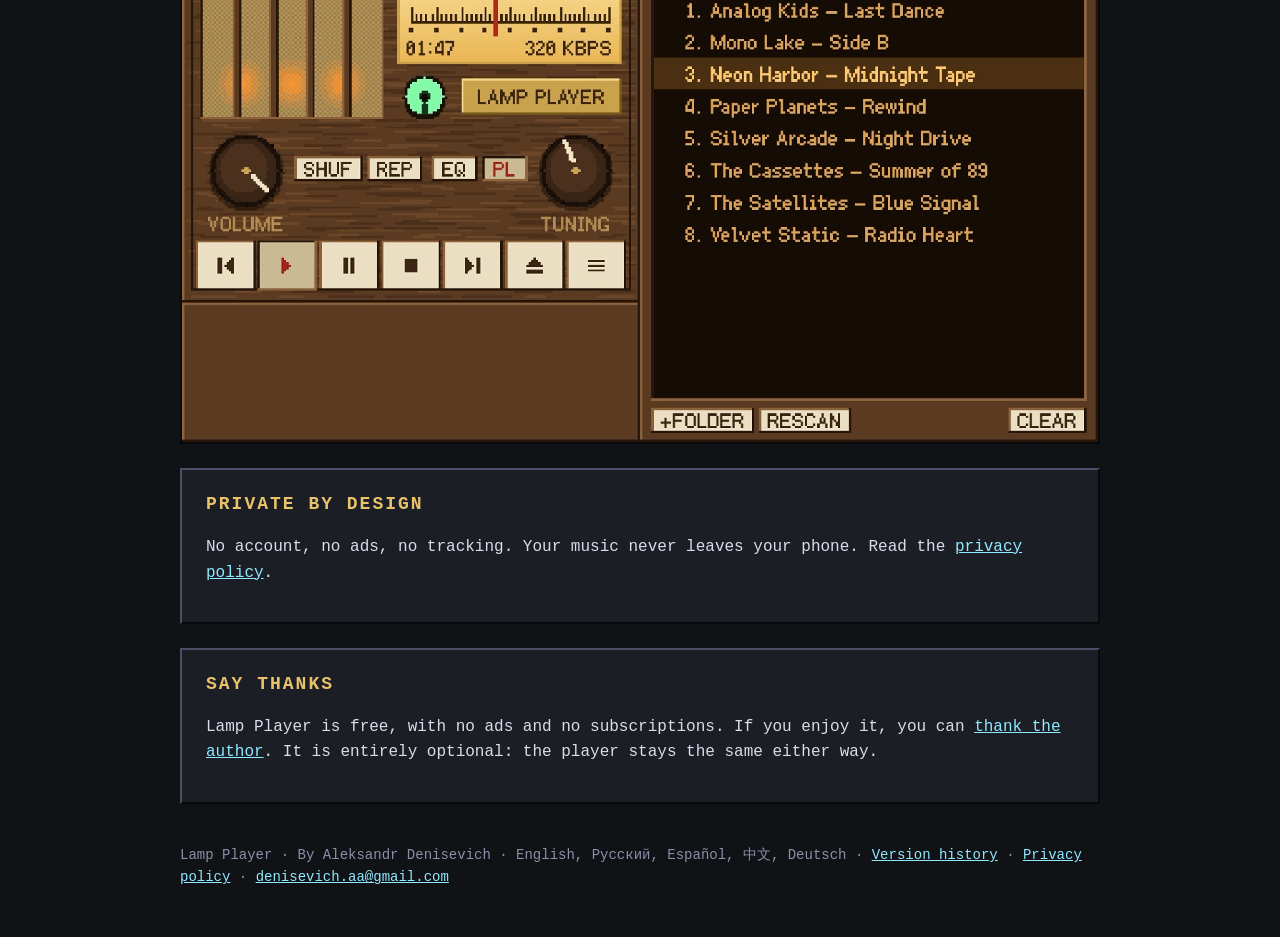
==== commit 0c8f5942: "Add a version history page in Russian and English A short list of what is new in each version, writt" ====
--- a/index.html
+++ b/index.html
@@ -23,6 +23,7 @@
       <p>A retro player for your own music and internet radio. Four skins, cassettes you can swap, a player that turns as you tilt the phone, and keys that click.</p>
       <a class="badge go" data-download="apk" href="https://github.com/alks801/lamp-player-site/releases/download/v0.0.3/LampPlayer-0.0.3-arm64.apk">Download APK · Android · 0.0.3</a>
       <span class="badge soon">Google Play: coming soon</span>
+      <p class="note"><a href="changelog.html">What is new in this version</a></p>
       <p class="note">30 MB, for phones with a 64-bit processor (almost every phone since 2017). Android will ask you to allow installing from your browser: that is normal for an app from outside the store.</p>
     </div>
   </section>
@@ -76,6 +77,7 @@
 
   <footer>
     Lamp Player · By Aleksandr Denisevich · English, Русский, Español, 中文, Deutsch ·
+    <a href="changelog.html">Version history</a> ·
     <a href="privacy.html">Privacy policy</a> ·
     <a href="mailto:denisevich.aa@gmail.com">denisevich.aa@gmail.com</a>
   </footer>
--- a/style.css
+++ b/style.css
@@ -64,6 +64,8 @@
 .policy h2 { color: var(--amber); margin-top: 32px; }
 .policy p { margin: 10px 0; }
 
+h1.page { margin: 32px 0 8px; font-size: 26px; letter-spacing: 3px; color: var(--green); }
+.panel h2 .date { margin-left: 10px; font-size: 14px; letter-spacing: 0; color: var(--muted); }
 footer { margin-top: 40px; color: var(--muted); font-size: 14px; }
 
 @media (max-width: 640px) {
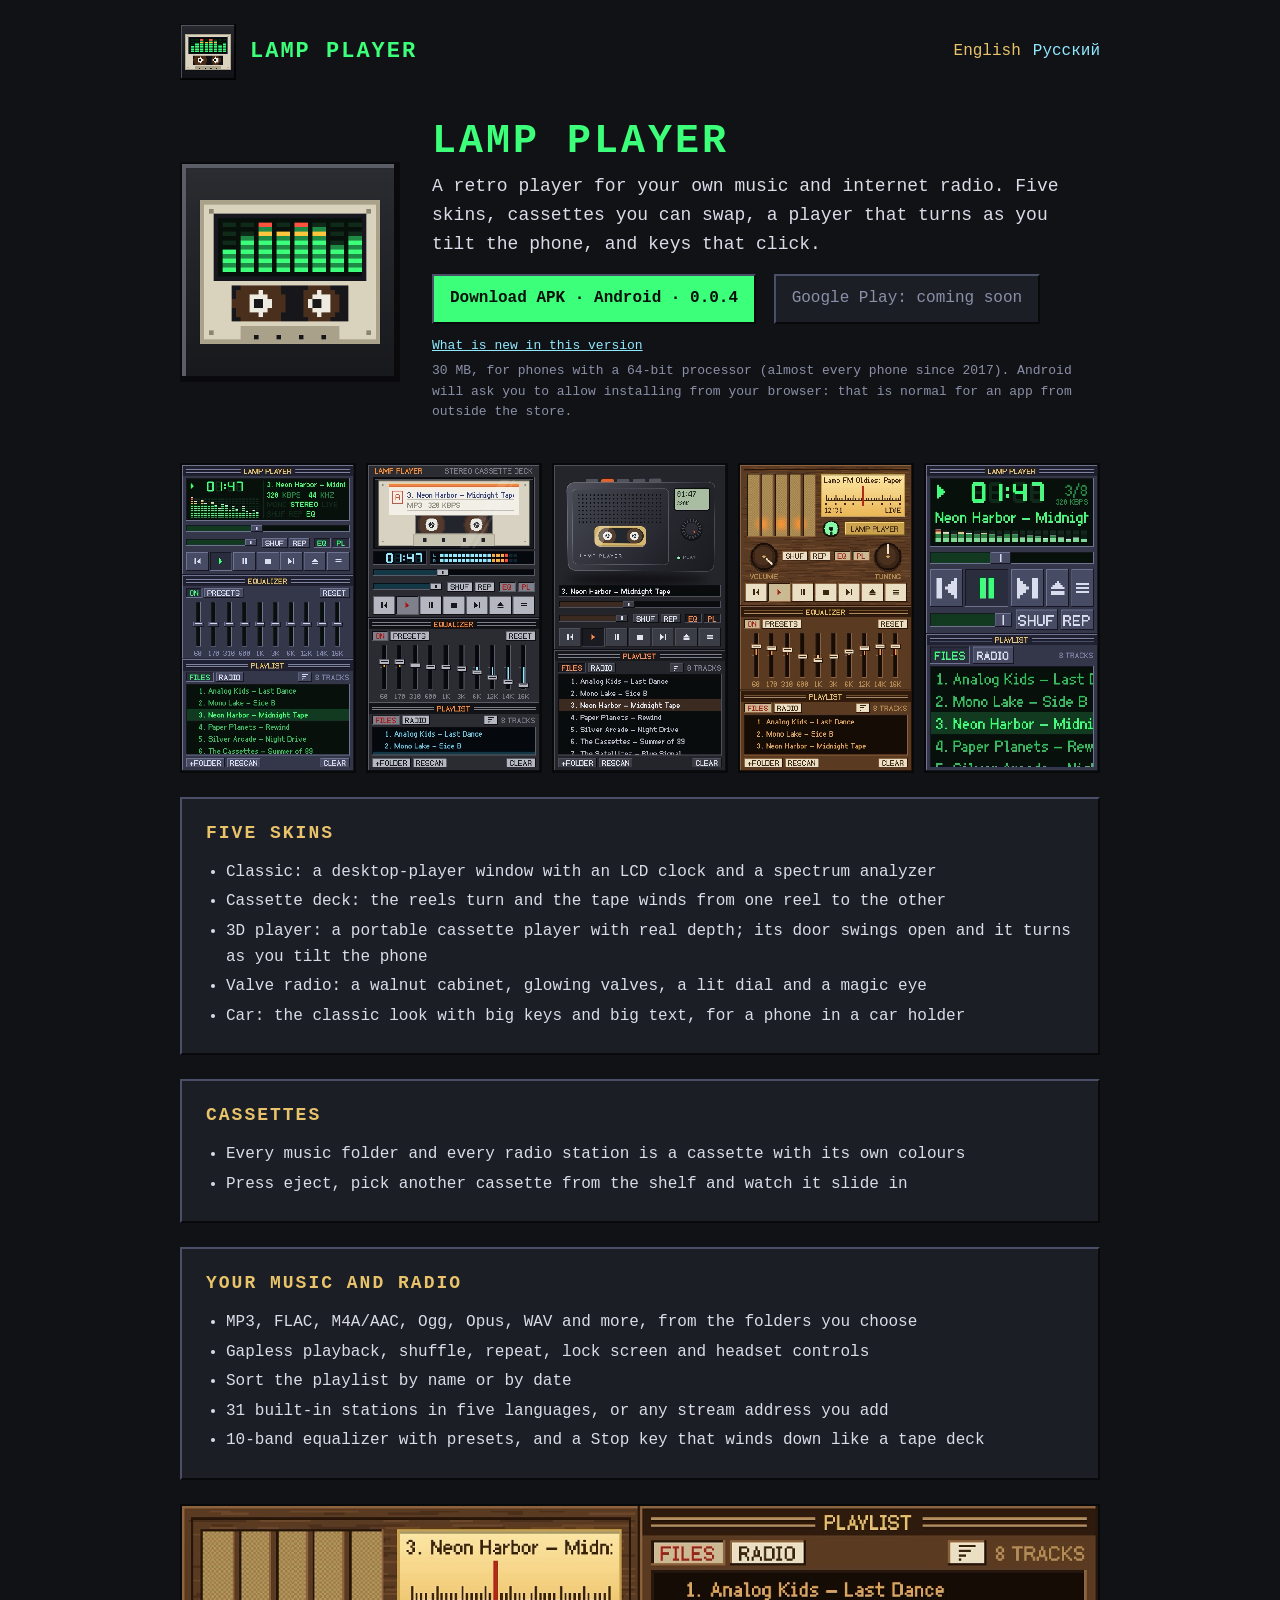
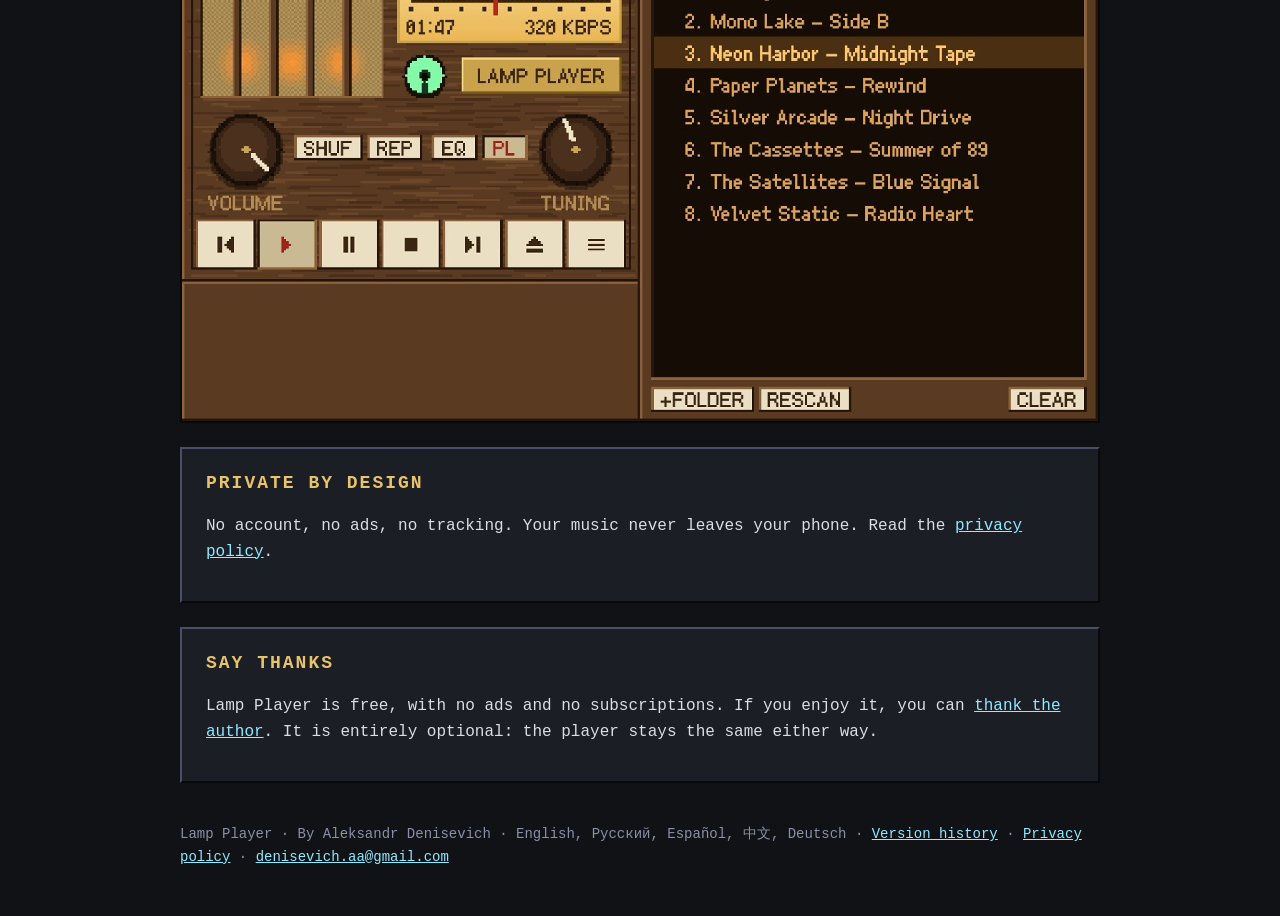
==== commit 0f7af9dc: "Update the site for Lamp Player 0.0.4 Five skins instead of four, with a picture of the car skin; pl" ====
--- a/index.html
+++ b/index.html
@@ -4,7 +4,7 @@
 <meta charset="utf-8">
 <meta name="viewport" content="width=device-width, initial-scale=1">
 <title>Lamp Player — retro player for your music and radio</title>
-<meta name="description" content="Lamp Player: a retro player for your own music files and internet radio, with classic, cassette deck, 3D player and valve radio skins.">
+<meta name="description" content="Lamp Player: a retro player for your own music files and internet radio, with classic, cassette deck, 3D player, valve radio and car skins.">
 <link rel="icon" href="img/favicon.png">
 <link rel="stylesheet" href="style.css">
 <script src="analytics.js" defer></script>
@@ -20,8 +20,8 @@
     <img src="img/icon.png" alt="Lamp Player icon: a cassette with a green spectrum on its label">
     <div>
       <h1>LAMP PLAYER</h1>
-      <p>A retro player for your own music and internet radio. Four skins, cassettes you can swap, a player that turns as you tilt the phone, and keys that click.</p>
-      <a class="badge go" data-download="apk" href="https://github.com/alks801/lamp-player-site/releases/download/v0.0.3/LampPlayer-0.0.3-arm64.apk">Download APK · Android · 0.0.3</a>
+      <p>A retro player for your own music and internet radio. Five skins, cassettes you can swap, a player that turns as you tilt the phone, and keys that click.</p>
+      <a class="badge go" data-download="apk" href="https://github.com/alks801/lamp-player-site/releases/download/v0.0.4/LampPlayer-0.0.4-arm64.apk">Download APK · Android · 0.0.4</a>
       <span class="badge soon">Google Play: coming soon</span>
       <p class="note"><a href="changelog.html">What is new in this version</a></p>
       <p class="note">30 MB, for phones with a 64-bit processor (almost every phone since 2017). Android will ask you to allow installing from your browser: that is normal for an app from outside the store.</p>
@@ -33,15 +33,17 @@
     <img src="img/2-cassette-en.jpg" alt="Cassette deck skin with turning reels">
     <img src="img/4-player-3d-en.jpg" alt="3D player skin: a portable cassette player with depth, turned slightly">
     <img src="img/3-valve-radio-en.jpg" alt="Valve radio skin with a lit dial and glowing valves">
+    <img src="img/5-car-en.jpg" alt="Car skin: big keys, a big track title and a playlist with tall rows">
   </div>
 
   <div class="panel">
-    <h2>FOUR SKINS</h2>
+    <h2>FIVE SKINS</h2>
     <ul>
       <li>Classic: a desktop-player window with an LCD clock and a spectrum analyzer</li>
       <li>Cassette deck: the reels turn and the tape winds from one reel to the other</li>
       <li>3D player: a portable cassette player with real depth; its door swings open and it turns as you tilt the phone</li>
       <li>Valve radio: a walnut cabinet, glowing valves, a lit dial and a magic eye</li>
+      <li>Car: the classic look with big keys and big text, for a phone in a car holder</li>
     </ul>
   </div>
 
@@ -58,6 +60,7 @@
     <ul>
       <li>MP3, FLAC, M4A/AAC, Ogg, Opus, WAV and more, from the folders you choose</li>
       <li>Gapless playback, shuffle, repeat, lock screen and headset controls</li>
+      <li>Sort the playlist by name or by date</li>
       <li>31 built-in stations in five languages, or any stream address you add</li>
       <li>10-band equalizer with presets, and a Stop key that winds down like a tape deck</li>
     </ul>
--- a/style.css
+++ b/style.css
@@ -56,7 +56,7 @@
 .panel ul { margin: 0; padding-left: 20px; }
 .panel li { margin: 4px 0; }
 
-.shots { display: grid; grid-template-columns: repeat(4, 1fr); gap: 12px; margin: 24px 0; }
+.shots { display: grid; grid-template-columns: repeat(5, 1fr); gap: 10px; margin: 24px 0; }
 .shots img { width: 100%; border: 2px solid var(--edge-dark); }
 .wide img { width: 100%; border: 2px solid var(--edge-dark); }
 
@@ -66,6 +66,10 @@
 
 h1.page { margin: 32px 0 8px; font-size: 26px; letter-spacing: 3px; color: var(--green); }
 .panel h2 .date { margin-left: 10px; font-size: 14px; letter-spacing: 0; color: var(--muted); }
+.pics { display: flex; flex-wrap: wrap; gap: 12px; margin-top: 18px; }
+.pics a { display: block; width: 180px; }
+.pics a.across { width: 372px; }
+.pics img { display: block; width: 100%; border: 2px solid var(--edge-dark); }
 footer { margin-top: 40px; color: var(--muted); font-size: 14px; }
 
 @media (max-width: 640px) {
